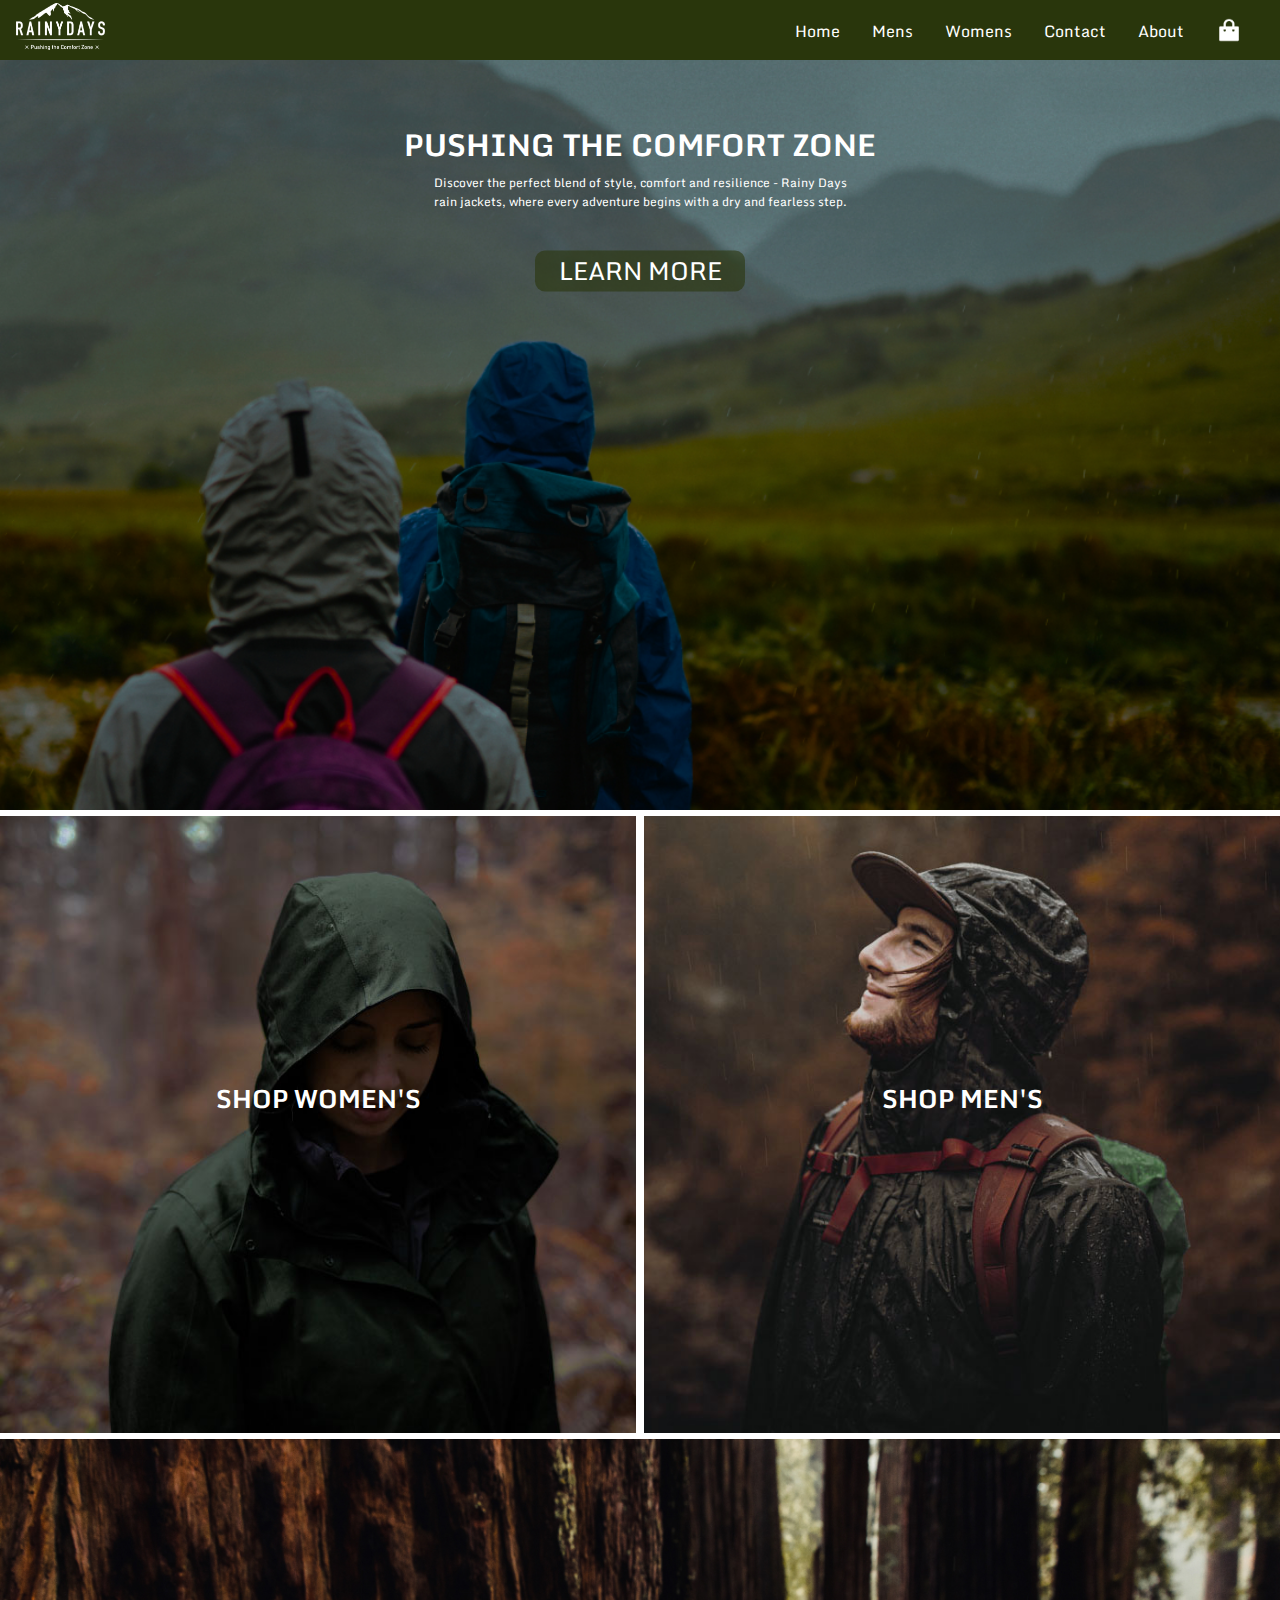
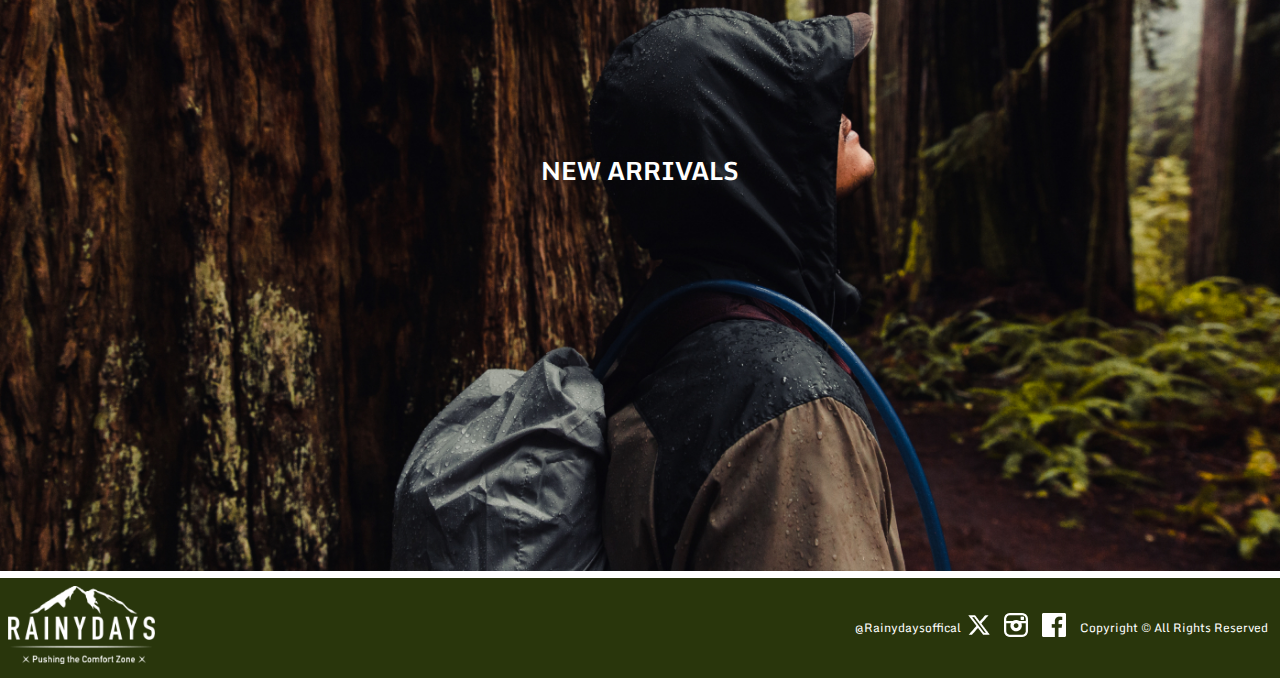
==== index.html @ 2fe22bb7 "RainyDays" ====
<!DOCTYPE html>
<html lang="en">
  <head>
    <meta charset="UTF-8" />
    <meta name="viewport" content="width=device-width, initial-scale=1.0" />
    <meta
      name="description"
      content="Discover the perfect blend of style, comfort, and resilience – Rainy Days rain jackets,
    where every adventure begins with a dry and fearless step."
    />
    <title>RAINYDAYS</title>
    <link rel="stylesheet" href="style.css" />
  </head>
  <body>
    <header>
      <section class="top-nav">
        <div>
          <img src="images/LOGO.RAINYDAYS.png" class="logo-rainydays" />
        </div>
        <input type="checkbox" id="menu-toggle" />
        <label class="menu-button-container" for="menu-toggle">
          <div class="menu-button"></div>
        </label>
        <ul class="menu">
          <li><a href="#">Home</a></li>
          <li><a href="#">Mens</a></li>
          <li><a href="#">Womens</a></li>
          <li><a href="#">Contact</a></li>
          <li><a href="about.html">About</a></li>
          <li>
            <a href="#"
              ><img
                src="images/SHOPPING-BAG.png"
                alt="shopping bag"
                class="shopping-bag-icon"
            /></a>
          </li>
        </ul>
      </section>
    </header>
    <main>
      <div class="banner">
        <div class="text-container-banner">
          <h1>PUSHING THE COMFORT ZONE</h1>
          <p>
            Discover the perfect blend of style, comfort and resilience - Rainy
            Days <br />rain jackets, where every adventure begins with a dry and
            fearless step.
          </p>
          <a href="about.html">LEARN MORE</a>
        </div>
      </div>
      <div class="shop-men-women">
        <div class="shop-women">
          <img
            src="images/SHOP-WOMENS-IMAGE-green.jpg"
            alt="shop womens image"
          />
          <div class="women-button"><a href="#"> SHOP WOMEN'S</a></div>
        </div>

        <div class="shop-men">
          <img src="images/SHOP-MENS-IMAGE-new.jpg" alt="shop mens image" />
          <div class="men-button"><a href="#">SHOP MEN'S</a></div>
        </div>
      </div>
      <div class="new-arrivals">
        <img src="images/new-arrivals.jpg" alt="" />
        <div class="new-arrivals-button"><a href="#">NEW ARRIVALS</a></div>
      </div>

      <footer>
        <div class="footer-logo">
          <img src="images/LOGO.RAINYDAYS.png" alt="rainy days logo" />
        </div>
        <div class="social-media">
          <div class="social-rainy">@Rainydaysoffical</div>
          <div class="twitter">
            <img src="images/Twitter-icon.png" alt="twitter icon" />
          </div>
          <div class="instagram">
            <img src="images/Instagram-icon.png" alt="instagram icon" />
          </div>
          <div class="facebook">
            <img src="images/uiw_facebook.png" alt="facebook icon" />
          </div>
          <div class="copyright">Copyright &copy; All Rights Reserved</div>
        </div>
      </footer>
    </main>
  </body>
</html>
---- style.css ----
@import url("https://fonts.googleapis.com/css2?family=Monda:wght@400;700&display=swap");

:root {
  --rainygreen: #29360c;
}
body {
  margin: 0;
  height: 100%;
  padding: 0;
}

* {
  font-family: "Monda", sans-serif;
  box-sizing: border-box;
}

.logo-rainydays {
  width: 50%;
}
.top-nav {
  display: flex;
  flex-direction: row;
  align-items: center;
  justify-content: space-between;
  background-color: #29360c;
  color: #fff;
  height: 60px;
  padding: 1em;
  position: fixed;
  z-index: 2;
  width: 100%;
}

.shopping-bag-icon {
  width: 80%;
}

.menu {
  display: flex;
  flex-direction: row;
  list-style-type: none;
  margin: 0;
  padding: 0;
  color: white;
}

.menu > li {
  margin: 0 1rem;
  overflow: hidden;
  margin-top: 0.5rem;
}

.menu > li a {
  text-decoration: none;
  color: white;
}

.menu-button-container {
  display: none;
  height: 100%;
  width: 30px;
  cursor: pointer;
  flex-direction: column;
  justify-content: center;
  align-items: center;
}

#menu-toggle {
  display: none;
}

.menu-button,
.menu-button::before,
.menu-button::after {
  display: block;
  background-color: #fff;
  position: absolute;
  height: 4px;
  width: 30px;
  transition: 400ms ease;
  border-radius: 2px;
}

.menu-button::before {
  content: "";
  margin-top: -8px;
}

.menu-button::after {
  content: "";
  margin-top: 8px;
}

#menu-toggle:checked + .menu-button-container .menu-button::before {
  margin-top: 0px;
  transform: rotate(405deg);
}

#menu-toggle:checked + .menu-button-container .menu-button {
  background: rgba(255, 255, 255, 0);
}

#menu-toggle:checked + .menu-button-container .menu-button::after {
  margin-top: 0px;
  transform: rotate(-405deg);
}
footer {
  width: 100%;
  background-color: #29360c;
  height: 100px;
  display: flex;
  flex-direction: row;
}

footer > .social-media {
  display: flex;
  color: white;
  align-items: center;
  font-size: 12px;
  justify-content: flex-end;
  width: 100%;
  padding-right: 5px;
}

footer > .footer-logo img {
  width: 100%;
  position: relative;
  display: flex;
  padding-left: 5%;
  padding-top: 5%;
}

.twitter,
.instagram,
.facebook,
.copyright {
  padding: 7px;
}

/* ---HOMEPAGE--- */

.banner {
  position: relative;
  background-image: url("images/framsidabanner.jpg");
  background-size: cover;
  background-position: center center;
  height: 90vh;
  margin-left: 0px;
  margin-right: 0px;
  margin-top: 0px;
  width: 100%;
  display: flex;
}

.text-container-banner {
  color: white;
  top: 20%;
  left: 50%;
  transform: translate(-50%, -50%);
  text-align: center;
  position: absolute;
  display: flex;
  flex-direction: column;
  columns: 1fr;
}

.text-container-banner > a {
  text-decoration: none;
  color: white;
  font-size: 25px;
  background-color: rgba(41, 54, 12, 60%);
  width: 210px;
  border-radius: 10px;
  position: absolute;
  align-self: center;
  top: 150px;
}

.text-container-banner > h1 {
  font-size: 30px;
  white-space: nowrap;
  margin-bottom: -8px;
}

.text-container-banner > p {
  font-size: 12px;
}

.shop-men-women {
  display: grid;
  grid-template-columns: 1fr 1fr;
  grid-row: 1fr;
  padding-top: 10px;
  gap: 8px;
}

.shop-men > img {
  display: grid;
  columns: 1fr;
  width: 100%;
  margin-left: 0;
  margin-top: -4px;
  max-width: 100%;
  height: 100%;
}

.shop-women > img {
  width: 100%;
  columns: 1fr 1fr;
  margin-left: 0;
  margin-top: -4px;
  max-width: 100%;
  height: 100%;
}

.shop-men,
.shop-women {
  position: relative;
}

.men-button a {
  z-index: 1;
  color: white;
  position: absolute;
  top: 45%;
  left: 50%;
  transform: translate(-50%, -50%);
  color: white;
  z-index: 1;
  text-align: center;
  font-size: 25px;
  font-weight: 700;
  white-space: nowrap;
  text-decoration: none;
}

.women-button a {
  z-index: 1;
  color: white;
  position: absolute;
  top: 45%;
  left: 50%;
  transform: translate(-50%, -50%);
  color: white;
  z-index: 1;
  text-align: center;
  font-size: 25px;
  font-weight: 700;
  white-space: nowrap;
  text-decoration: none;
}

.new-arrivals img {
  width: 100%;
  position: relative;
  max-width: 100%;
  margin-top: 2px;
}

.new-arrivals {
  position: relative;
}
.new-arrivals-button a {
  z-index: 1;
  color: white;
  position: absolute;
  top: 45%;
  left: 50%;
  transform: translate(-50%, -50%);
  color: white;
  z-index: 1;
  text-align: center;
  font-size: 25px;
  font-weight: 700;
  white-space: nowrap;
  text-decoration: none;
}

/* ---ABOUTPAGE---*/
.rainforest {
  background-image: url(images/2nd-section.png);
  background-size: cover;
  background-position: center center;
  width: 100%;
  height: 100vh;
}

.rainforest-text {
  color: white;
  top: 50%;
  left: 50%;
  transform: translate(-50%, -50%);
  text-align: center;
  position: absolute;
  display: flex;
  flex-direction: column;
  columns: 1fr;
}

.rainforest-text p {
  margin-top: -10px;
}

.section2 img {
  width: 100%;
  height: auto;
  margin-top: 7px;
}
.section2-text {
  color: white;
  text-align: center;
  position: absolute;
  top: 127%;
  left: 50%;
  transform: translate(-50%, -50%);
}

.section3 {
  display: grid;
  grid-template-columns: 1fr 1fr;
  grid-row: 1fr;
  gap: 8px;
  padding-bottom: 5px;
}

.raindrop-jacket > img {
  display: grid;
  columns: 1fr;
  width: 100%;
  margin-left: 0;
  max-width: 100%;
  height: 100%;
}

.raindrop > img {
  width: 100%;
  columns: 1fr 1fr;
  margin-left: 0;
  max-width: 100%;
  height: 100%;
}

.raindrop-jacket,
.raindrop {
  position: relative;
}

.section4 {
  display: flex;
  align-items: center;
  justify-content: center;
  position: relative;
  text-align: center;
  background-image: url("images/qualitypic.png");
  background-size: cover;
  background-position: center center;
  height: 100%;
  margin-bottom: 5px;
}

.section4 img {
  display: block;
  width: 100%;
  height: auto;
  opacity: 0;
}

.section4-text {
  color: white;
  position: absolute;
  transform: translate(-50%, -50%);
  top: 50%;
  left: 50%;
  padding: 10px;
}

.section5 {
  display: flex;
  align-items: center;
  justify-content: center;
  position: relative;
  text-align: center;
  background-image: url(images/joinrainydays.png);
  background-size: cover;
  background-position: center center;
  height: 100%;
  margin-bottom: 5px;
}

.section5 img {
  display: block;
  width: 100%;
  height: auto;
  opacity: 0;
}

.section5-text {
  color: white;
  position: absolute;
  top: 30%;
  left: 50%;
  transform: translate(-50%, -50%);
  padding: 10px;
}

.section5-text a {
  text-decoration: none;
  color: white;
  font-size: 25px;
  background-color: rgba(41, 54, 12, 60%);
  width: 300px;
  border-radius: 10px;
  padding: 5px;
}

/* MOBILE VIEW */

@media (max-width: 768px) {
  .menu-button-container {
    display: flex;
  }

  .menu {
    position: absolute;
    top: 0;
    margin-top: 60px;
    left: 0;
    flex-direction: column;
    width: 100%;
    justify-content: center;
    align-items: center;
  }

  .text-container-banner > h1 {
    font-size: 18px;
    white-space: nowrap;
    margin-bottom: -8px;
  }

  .text-container-banner > p {
    font-size: 8px;
  }
  #menu-toggle ~ .menu li {
    height: 0;
    margin: 0;
    padding: 0;
    border: 0;
    transition: 400ms ease;
  }
  #menu-toggle:checked ~ .menu li {
    border: 1px solid #7a7e71;
    height: 2.5em;
    padding: 0.3em;
    transition: 400ms ease;
  }
  .menu > li {
    display: flex;
    justify-content: center;
    margin: 0;
    padding: 0.5em 0;
    width: 100%;
    color: white;
    background-color: rgba(41, 54, 12, 90%);
    z-index: 1;
  }
  .shop-men-women {
    display: grid;
    grid-template-columns: 1fr;
    grid-row: 1fr 1fr;
    padding-top: 10px;
    gap: 7px;
  }

  h2 {
    font-size: 18px;
  }

  p {
    font-size: 8px;
  }
}
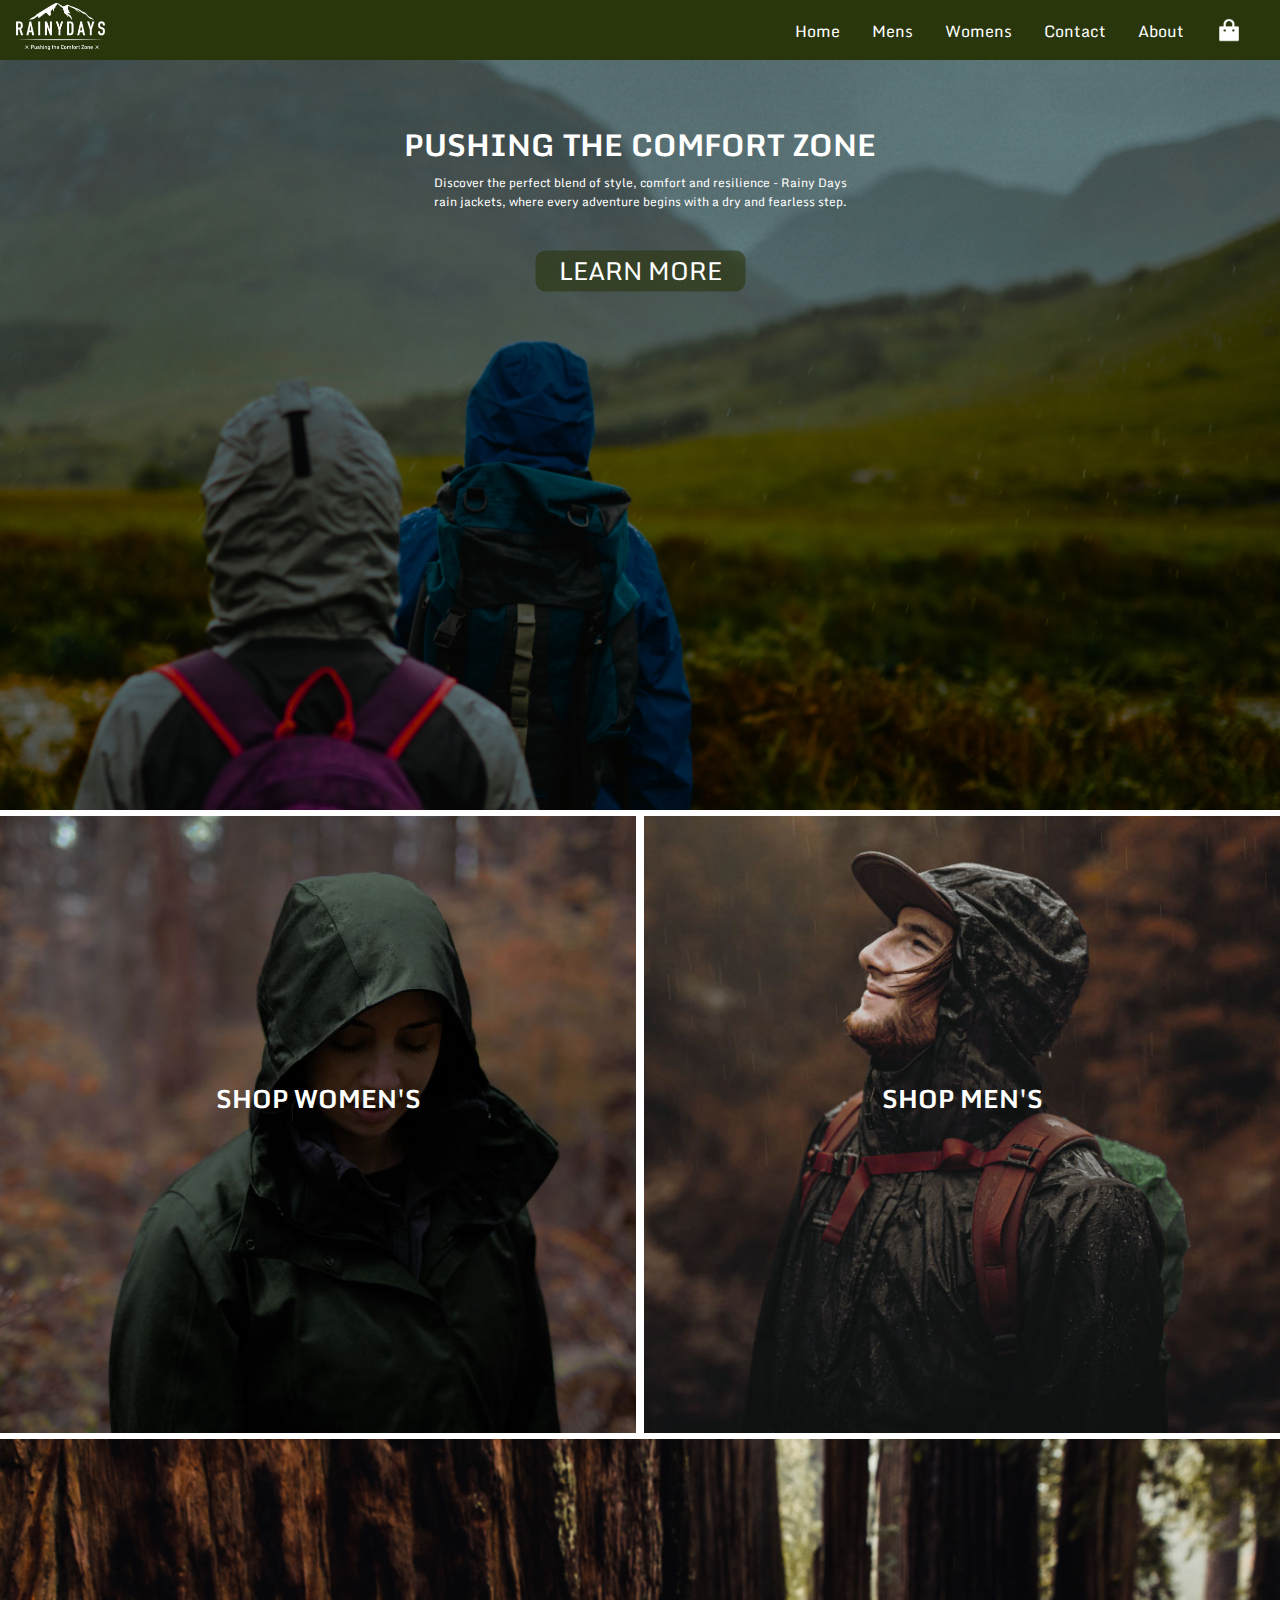
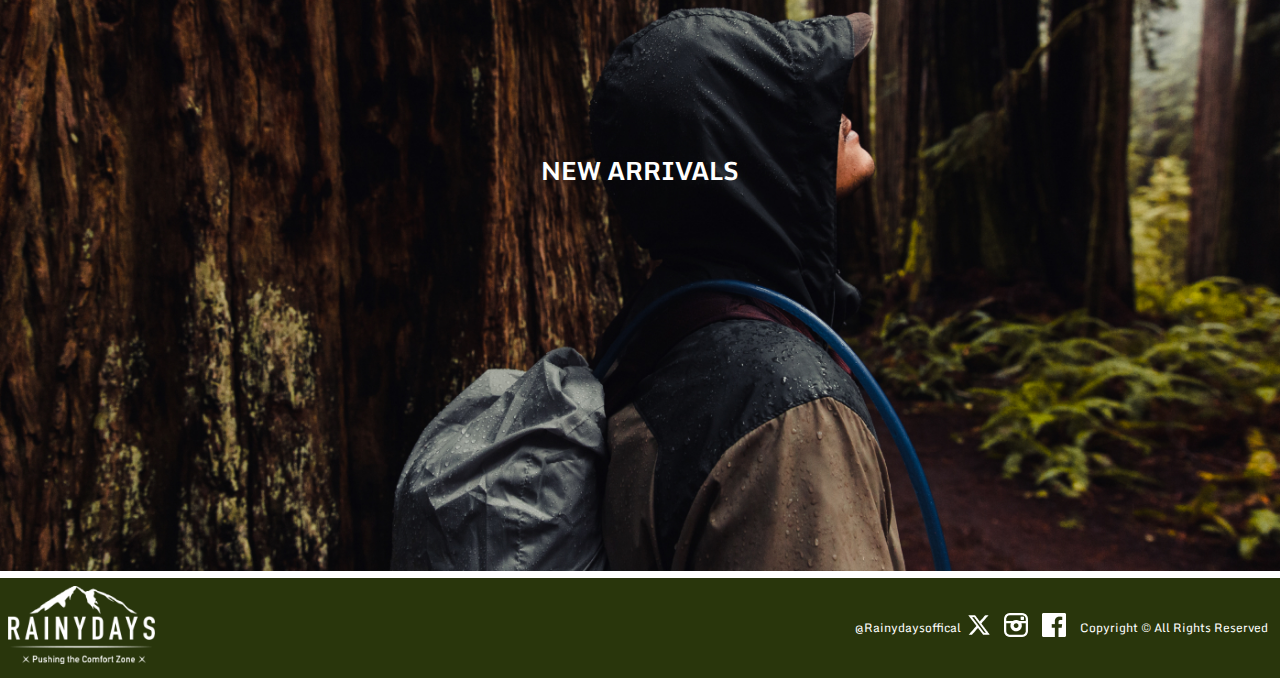
==== commit cdeb23b1: "Rainy3update" ====
--- a/index.html
+++ b/index.html
@@ -22,9 +22,9 @@
           <div class="menu-button"></div>
         </label>
         <ul class="menu">
-          <li><a href="#">Home</a></li>
-          <li><a href="#">Mens</a></li>
-          <li><a href="#">Womens</a></li>
+          <li><a href="index.html">Home</a></li>
+          <li><a href="shop.html">Mens</a></li>
+          <li><a href="shop.html">Womens</a></li>
           <li><a href="#">Contact</a></li>
           <li><a href="about.html">About</a></li>
           <li>
@@ -56,17 +56,19 @@
             src="images/SHOP-WOMENS-IMAGE-green.jpg"
             alt="shop womens image"
           />
-          <div class="women-button"><a href="#"> SHOP WOMEN'S</a></div>
+          <div class="women-button"><a href="shop.html"> SHOP WOMEN'S</a></div>
         </div>
 
         <div class="shop-men">
           <img src="images/SHOP-MENS-IMAGE-new.jpg" alt="shop mens image" />
-          <div class="men-button"><a href="#">SHOP MEN'S</a></div>
+          <div class="men-button"><a href="shop.html">SHOP MEN'S</a></div>
         </div>
       </div>
       <div class="new-arrivals">
         <img src="images/new-arrivals.jpg" alt="" />
-        <div class="new-arrivals-button"><a href="#">NEW ARRIVALS</a></div>
+        <div class="new-arrivals-button">
+          <a href="shop.html">NEW ARRIVALS</a>
+        </div>
       </div>
 
       <footer>
--- a/style.css
+++ b/style.css
@@ -354,7 +354,7 @@
   background-image: url("images/qualitypic.png");
   background-size: cover;
   background-position: center center;
-  height: 100%;
+  height: 50%;
   margin-bottom: 5px;
 }
 
@@ -362,7 +362,7 @@
   display: block;
   width: 100%;
   height: auto;
-  opacity: 0;
+  opacity: 1;
 }
 
 .section4-text {
@@ -371,7 +371,7 @@
   transform: translate(-50%, -50%);
   top: 50%;
   left: 50%;
-  padding: 10px;
+  padding: 0px;
 }
 
 .section5 {
@@ -404,15 +404,91 @@
 }
 
 .section5-text a {
+  width: 100px;
+  font-size: 20px;
   text-decoration: none;
-  color: white;
-  font-size: 25px;
-  background-color: rgba(41, 54, 12, 60%);
-  width: 300px;
+  color: #29360c;
+  font-weight: 700;
+  background-color: white;
+  padding: 5px;
   border-radius: 10px;
-  padding: 5px;
-}
-
+}
+
+.section5-text a:hover {
+  background-color: #29360c;
+  color: white;
+}
+/* ---SHOP-MENS-WOMENS---*/
+.shop-banner {
+  background-image: url(images/bannershopbanner.jpg);
+  width: 100%;
+  background-size: cover;
+  background-position: center center;
+  height: 60vh;
+}
+
+.shop-banner-text > h1 {
+  color: white;
+  position: absolute;
+  top: 10%;
+  left: 5%;
+}
+
+.shop-section1 {
+  display: grid;
+  grid-template-columns: 1fr 1fr 1fr;
+  grid-row: 1;
+  place-items: center;
+  padding: 20px;
+  gap: 8px;
+}
+
+.shop-section1 img {
+  width: 100%;
+}
+
+.shop-section1 p {
+  text-align: center;
+  font-weight: 700;
+}
+
+.sale-box img {
+  width: 30%;
+  border: #29360c solid;
+  border-radius: 15px;
+  left: 50%;
+  transform: translate(117%);
+}
+
+.review-box > h2,
+p,
+h3 {
+  text-align: center;
+  margin-left: 50px;
+  margin-right: 50px;
+}
+
+.sale-box p {
+  font-style: italic;
+}
+
+.shop-section2 {
+  display: grid;
+  grid-template-columns: 1fr 1fr 1fr;
+  grid-row: 1;
+  place-items: center;
+  padding: 20px;
+  gap: 8px;
+}
+
+.shop-section2 img {
+  width: 100%;
+}
+
+.shop-section2 p {
+  text-align: center;
+  font-weight: 700;
+}
 /* MOBILE VIEW */
 
 @media (max-width: 768px) {
@@ -478,4 +554,33 @@
   p {
     font-size: 8px;
   }
-}
+
+  h3 {
+    font-size: 10px;
+  }
+  footer > .social-media {
+    display: flex;
+    color: white;
+    font-size: 7px;
+  }
+
+  footer {
+    height: 70px;
+  }
+
+  .social-rainy,
+  .twitter img,
+  .instagram img,
+  .facebook img {
+    display: none;
+  }
+
+  .section2-text {
+    color: white;
+    text-align: center;
+    position: absolute;
+    top: 110%;
+    left: 50%;
+    transform: translate(-50%, -50%);
+  }
+}
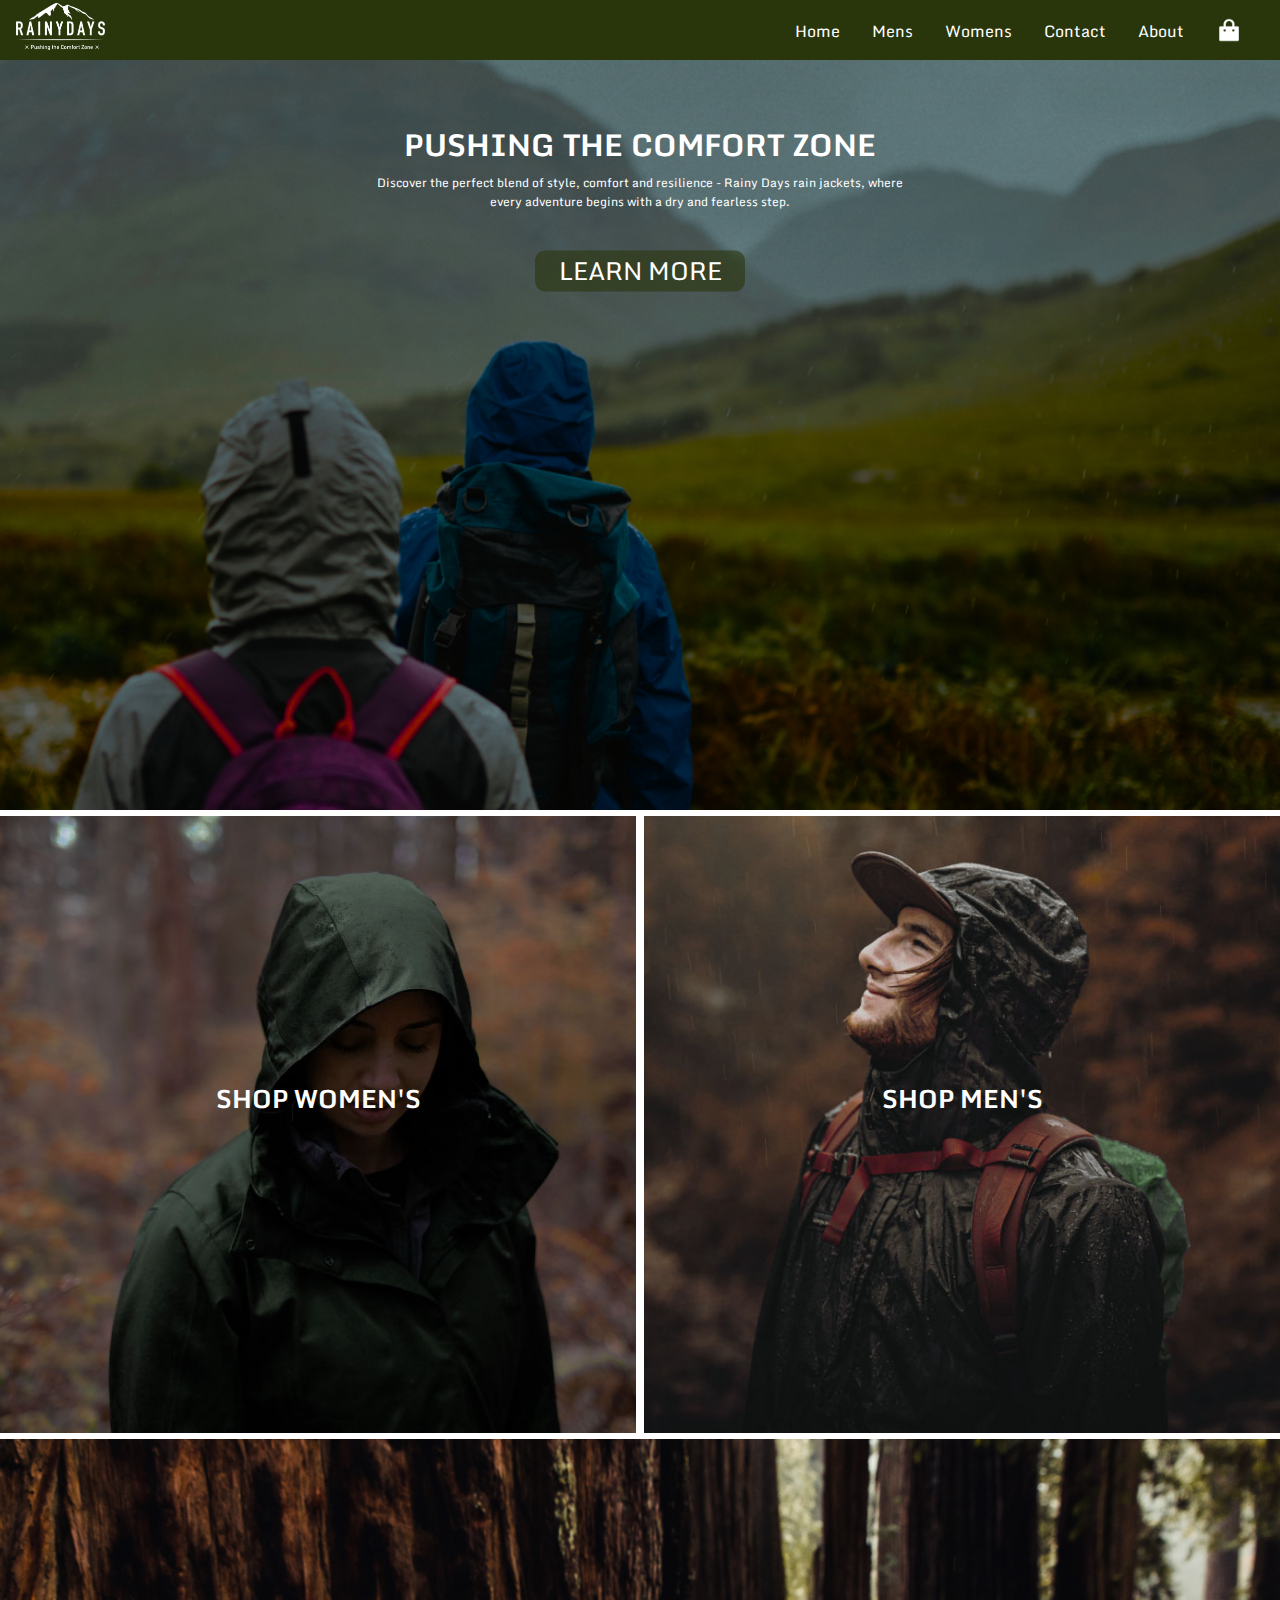
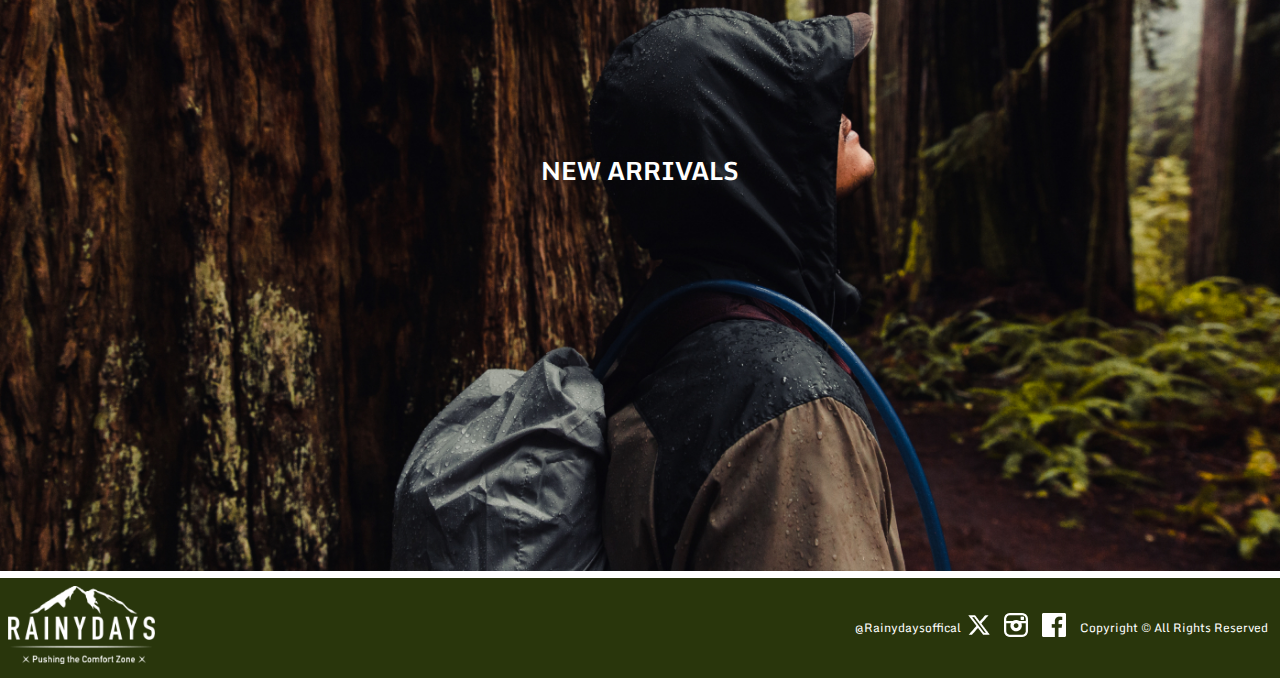
==== commit 3f3aac8a: "RainyDays" ====
--- a/index.html
+++ b/index.html
@@ -15,7 +15,9 @@
     <header>
       <section class="top-nav">
         <div>
-          <img src="images/LOGO.RAINYDAYS.png" class="logo-rainydays" />
+          <a href="index.html">
+            <img src="images/LOGO.RAINYDAYS.png" class="logo-rainydays" />
+          </a>
         </div>
         <input type="checkbox" id="menu-toggle" />
         <label class="menu-button-container" for="menu-toggle">
@@ -25,7 +27,7 @@
           <li><a href="index.html">Home</a></li>
           <li><a href="shop.html">Mens</a></li>
           <li><a href="shop.html">Womens</a></li>
-          <li><a href="#">Contact</a></li>
+          <li><a href="contact.html">Contact</a></li>
           <li><a href="about.html">About</a></li>
           <li>
             <a href="#"
@@ -42,9 +44,10 @@
       <div class="banner">
         <div class="text-container-banner">
           <h1>PUSHING THE COMFORT ZONE</h1>
+
           <p>
             Discover the perfect blend of style, comfort and resilience - Rainy
-            Days <br />rain jackets, where every adventure begins with a dry and
+            Days rain jackets, where every adventure begins with a dry and
             fearless step.
           </p>
           <a href="about.html">LEARN MORE</a>
--- a/style.css
+++ b/style.css
@@ -306,6 +306,7 @@
   height: auto;
   margin-top: 7px;
 }
+
 .section2-text {
   color: white;
   text-align: center;
@@ -460,6 +461,11 @@
   transform: translate(117%);
 }
 
+.sale-box {
+  background-color: #bcc0b5;
+  padding: 10px;
+}
+
 .review-box > h2,
 p,
 h3 {
@@ -489,6 +495,397 @@
   text-align: center;
   font-weight: 700;
 }
+/* ---CONTACTPAGE---*/
+
+.contact-container {
+  height: 100vh;
+  background-color: var(--rainygreen);
+  width: 100%;
+}
+
+.personal > form {
+  display: grid;
+  position: absolute;
+  transform: translate(-50%, -50%);
+  top: 50%;
+  left: 50%;
+  color: white;
+  box-sizing: border-box;
+}
+
+.personal form input[type="text"],
+.personal form input[type="email"] {
+  width: 100%;
+  padding: 10px;
+  box-sizing: border-box;
+  border: 1px solid #ccc;
+  border-radius: 5px;
+  margin-bottom: 10px;
+}
+
+.message form {
+  display: grid;
+  position: relative;
+  transform: translate(-50%, 70%);
+  left: 50%;
+  color: white;
+  width: 200px;
+  padding: 10px;
+  box-sizing: border-box;
+}
+
+.message form textarea {
+  width: 100%;
+  padding: 10px;
+  box-sizing: border-box;
+  white-space: pre-wrap;
+  word-wrap: break-word;
+  resize: none;
+  border: 1px solid #ccc;
+  border-radius: 5px;
+  margin-bottom: -50px;
+}
+
+.contact-container a {
+  color: var(--rainygreen);
+  text-decoration: none;
+  font-size: 25px;
+  background-color: white;
+  padding: 10px;
+  position: absolute;
+  top: 75%;
+  left: 50%;
+  transform: translate(-50%);
+  width: 150px;
+  text-align: center;
+  border-radius: 5px;
+  font-weight: 700;
+}
+
+.contact-container a:hover {
+  background-color: var(--rainygreen);
+  border: white solid;
+  color: white;
+}
+
+/* ---SHOPSECTION--- */
+
+.product-image {
+  display: flex;
+  justify-content: center;
+  align-items: center;
+}
+
+.product-image img {
+  max-width: 70%;
+  height: auto;
+}
+
+#product-page {
+  padding-top: 150px;
+}
+
+.product-info {
+  justify-content: center;
+  text-align: center;
+}
+
+.product-info h1 {
+  color: var(--rainygreen);
+}
+
+.product-info p {
+  justify-content: center;
+  text-align: center;
+  margin-right: 250px;
+  margin-left: 250px;
+}
+
+.size-input {
+  display: none;
+}
+
+.size-label {
+  display: inline-block;
+  background-color: white;
+  padding: 8px 0;
+  border: var(--rainygreen) solid;
+  margin: 5px;
+  text-align: center;
+  cursor: pointer;
+  user-select: none;
+  width: 60px;
+  color: var(--rainygreen);
+  font-weight: 700;
+  border-radius: 5px;
+}
+
+.size-input:checked + .size-label {
+  background-color: var(--rainygreen);
+  color: white;
+}
+
+.size-buttons {
+  display: flex;
+  justify-content: center;
+  margin-left: auto;
+  margin-right: auto;
+  width: 100%;
+}
+
+.shipping-warranty {
+  display: flex;
+  flex-direction: column;
+  align-items: center;
+  justify-content: center;
+  margin-top: 20px;
+  margin-bottom: 40px;
+}
+
+.free-shipping img {
+  max-width: 30px;
+}
+
+.warranty img {
+  max-width: 18px;
+}
+
+.CTA-button a {
+  text-decoration: none;
+  background-color: #bcc0b5;
+  display: flex;
+  flex-direction: column;
+  align-items: center;
+  justify-content: center;
+  margin-bottom: 20px;
+  color: black;
+  width: 200px;
+  left: 50%;
+  transform: translate(-50%, -50%);
+  position: relative;
+  padding: 10px;
+  border-radius: 8px;
+  border: var(--rainygreen) solid;
+}
+
+.CTA-button a:hover {
+  background-color: var(--rainygreen);
+  color: white;
+}
+
+/* ---CHECKOUT-SUMMARY--- */
+
+#checkout {
+  padding-top: 80px;
+}
+
+.stage1-status img {
+  background-color: #29360c;
+  padding: 50px;
+  justify-content: center;
+  align-items: center;
+  left: 50%;
+  top: 70px;
+  position: relative;
+  transform: translate(-50%, -50%);
+  max-width: 100%;
+}
+
+.body-back {
+  background-color: #bcc0b5;
+}
+
+.order-summary {
+  background-color: #bcc0b5;
+  margin-bottom: 35px;
+}
+.summary-1 {
+  justify-content: center;
+  text-align: center;
+}
+
+.summary-2 {
+  display: flex;
+  text-align: center;
+  justify-content: center;
+}
+
+.order-summary span {
+  color: var(--rainygreen);
+  font-weight: bold;
+}
+
+.order-summary img {
+  width: 30%;
+  display: flex;
+
+  margin-left: auto;
+  margin-right: auto;
+}
+
+.proceed-shipping a {
+  text-decoration: none;
+  background-color: white;
+  color: var(--rainygreen);
+  font-weight: bold;
+  padding: 15px;
+  margin-bottom: 15px;
+  border-radius: 5px;
+}
+
+.proceed-shipping a:hover {
+  background-color: var(--rainygreen);
+  color: white;
+}
+
+.proceed-shipping {
+  align-items: center;
+  justify-content: center;
+  display: flex;
+}
+
+#shipping {
+  padding-top: 80px;
+}
+
+.stage2-status img {
+  background-color: #29360c;
+  padding: 50px;
+  justify-content: center;
+  align-items: center;
+  left: 50%;
+  top: 70px;
+  position: relative;
+  transform: translate(-50%, -50%);
+  max-width: 100%;
+}
+
+.details-container {
+  background-color: #bcc0b5;
+  padding: 20px;
+  text-align: center;
+  display: flex;
+  flex-direction: column;
+  align-items: center;
+  height: 70vh;
+  margin-bottom: 10px;
+}
+
+.details-container input[type="text"] {
+  padding: 5px;
+  margin: 15px 0;
+  border-radius: 5px;
+  border: #29360c solid;
+}
+
+.addlines input[type="text"] {
+  padding: 5px;
+  margin: 17px 0;
+  border-radius: 5px;
+  border: #29360c solid;
+  width: 100%;
+  margin-bottom: -10px;
+}
+
+.stage3-status img {
+  background-color: #29360c;
+  padding: 50px;
+  justify-content: center;
+  align-items: center;
+  left: 50%;
+  top: 70px;
+  position: relative;
+  transform: translate(-50%, -50%);
+  max-width: 100%;
+}
+
+.payment-container {
+  background-image: url(images/payment-background.png);
+  background-size: cover;
+  background-position: center center;
+  align-items: center;
+  justify-content: center;
+  display: flex;
+  flex-direction: column;
+  height: 70vh;
+}
+
+.payment-container h1 {
+  color: white;
+  text-shadow: 2px 2px 2px black;
+}
+
+.payment-container form {
+  padding: 20px;
+}
+
+.payment-container input {
+  padding: 5px;
+  margin: 17px 0;
+  border-radius: 5px;
+  border: #29360c solid;
+}
+
+.name-card input {
+  width: 100%;
+}
+
+.place-order a:hover {
+  background-color: var(--rainygreen);
+  color: white;
+}
+
+.place-order {
+  align-items: center;
+  justify-content: center;
+  display: flex;
+}
+
+.place-order a {
+  text-decoration: none;
+  background-color: white;
+  color: var(--rainygreen);
+  font-weight: bold;
+  padding: 15px;
+  margin-bottom: 15px;
+  border-radius: 5px;
+}
+
+/* ---ORDER-CONFIRMATION--- */
+
+#endgame {
+  padding-top: 150px;
+}
+
+.thank-you {
+  height: 100vh;
+  display: flex;
+  flex-direction: column;
+  align-items: center;
+  text-align: center;
+}
+
+.thank-you span {
+  font-weight: bold;
+}
+
+.order-confirm a {
+  text-decoration: none;
+  background-color: var(--rainygreen);
+  color: white;
+  padding: 15px;
+  border-radius: 5px;
+}
+
+.order-confirm p {
+  max-width: 100vh;
+}
+
+.cont-shopp {
+  position: relative;
+  top: 30px; /* Adjust the value as needed to move it down */
+}
+
 /* MOBILE VIEW */
 
 @media (max-width: 768px) {
@@ -565,7 +962,7 @@
   }
 
   footer {
-    height: 70px;
+    height: 80px;
   }
 
   .social-rainy,
@@ -579,8 +976,91 @@
     color: white;
     text-align: center;
     position: absolute;
-    top: 110%;
-    left: 50%;
-    transform: translate(-50%, -50%);
-  }
-}
+    top: 120%;
+    left: 20%;
+    transform: translate(-10%, -50%);
+  }
+
+  .rainforest-text {
+    color: white;
+    top: 50%;
+    left: 20%;
+    transform: translate(-10%, -50%);
+    text-align: center;
+    position: absolute;
+    display: flex;
+    flex-direction: column;
+    columns: 1fr;
+  }
+
+  .section4-text {
+    color: white;
+    position: absolute;
+    transform: translate(0%, -50%);
+    top: 50%;
+    left: 0%;
+    padding: 0px;
+  }
+
+  .section5-text {
+    color: white;
+    position: absolute;
+    top: 40%;
+    left: 20%;
+    transform: translate(-10%, -50%);
+    padding: 10px;
+  }
+
+  .section5-text a {
+    font-size: 12px;
+    text-decoration: none;
+    color: #29360c;
+    font-weight: 700;
+    background-color: white;
+    padding: 5px;
+    border-radius: 10px;
+  }
+  .shop-section1 {
+    display: grid;
+    grid-template-columns: 1fr;
+    grid-row: 3;
+    place-items: center;
+    padding: 20px;
+    gap: 8px;
+  }
+
+  .shop-section2 {
+    display: grid;
+    grid-template-columns: 1fr;
+    grid-row: 3;
+    place-items: center;
+    padding: 20px;
+    gap: 8px;
+  }
+
+  .shop-section2 p,
+  .shop-section1 p,
+  .sale-box p,
+  h3 {
+    font-size: 12px;
+  }
+
+  .size-label {
+    width: 40px;
+  }
+
+  .product-info p {
+    font-size: 12px;
+  }
+
+  .product-info p {
+    justify-content: center;
+    text-align: center;
+    margin-right: 50px;
+    margin-left: 50px;
+  }
+
+  .order-summary {
+    height: 62vh;
+  }
+}
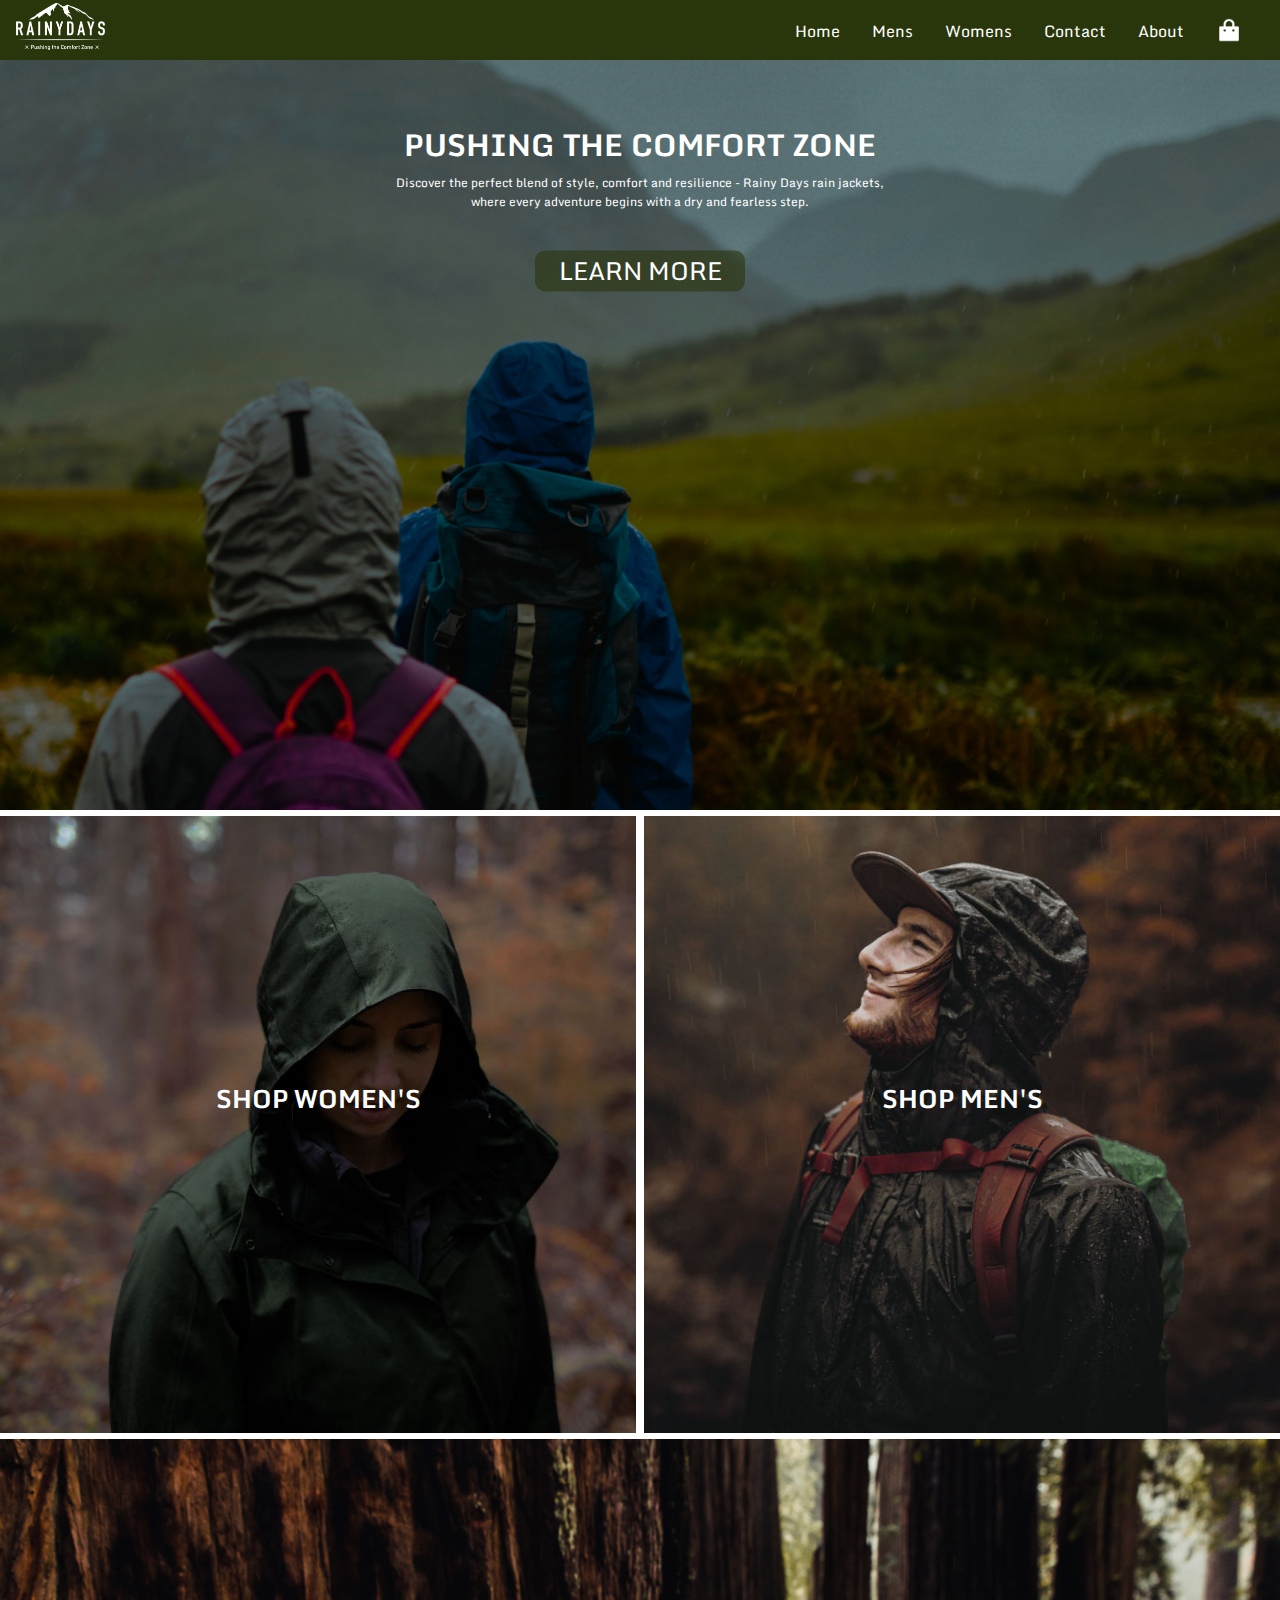
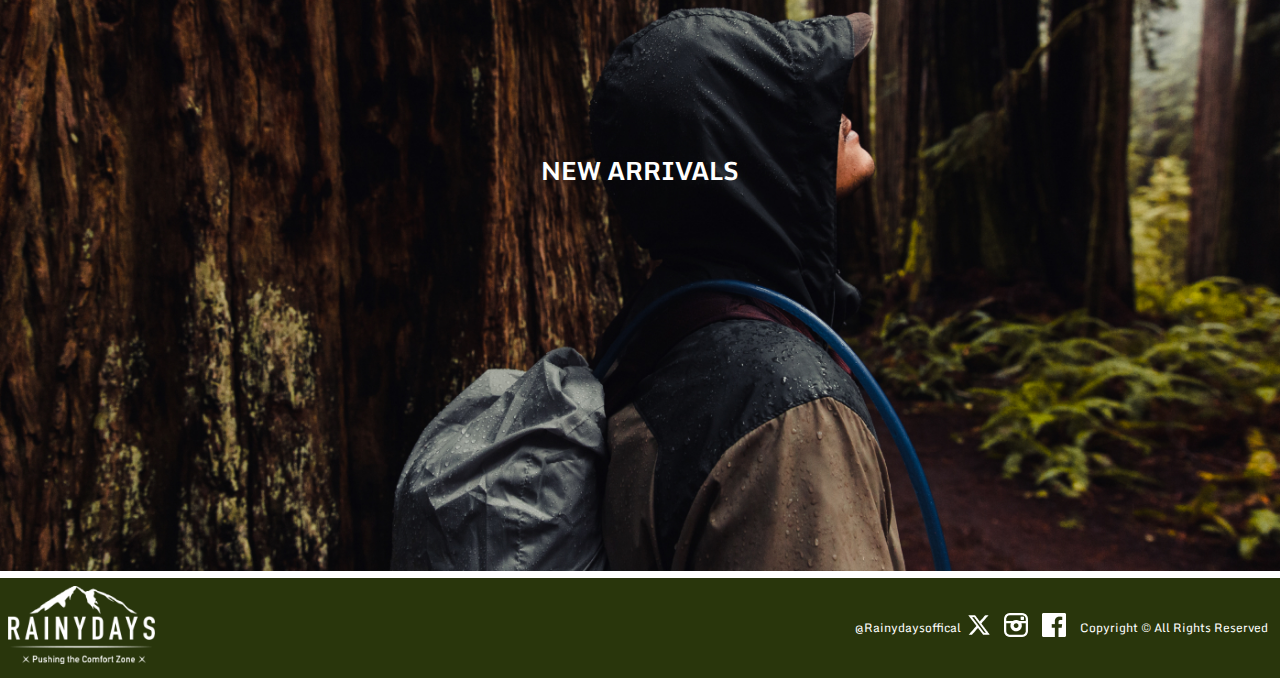
==== commit 3c4d4b53: "RainyDays" ====
--- a/index.html
+++ b/index.html
@@ -76,7 +76,9 @@
 
       <footer>
         <div class="footer-logo">
-          <img src="images/LOGO.RAINYDAYS.png" alt="rainy days logo" />
+          <a href="index.html">
+            <img src="images/LOGO.RAINYDAYS.png" alt="rainy days logo"
+          /></a>
         </div>
         <div class="social-media">
           <div class="social-rainy">@Rainydaysoffical</div>
--- a/style.css
+++ b/style.css
@@ -55,6 +55,10 @@
   color: white;
 }
 
+.menu > li a:hover {
+  text-shadow: 2px 2px #90be90;
+}
+
 .menu-button-container {
   display: none;
   height: 100%;
@@ -162,6 +166,7 @@
   display: flex;
   flex-direction: column;
   columns: 1fr;
+  max-width: 600px;
 }
 
 .text-container-banner > a {
@@ -174,6 +179,11 @@
   position: absolute;
   align-self: center;
   top: 150px;
+}
+
+.text-container-banner a:hover {
+  background-color: white;
+  color: var(--rainygreen);
 }
 
 .text-container-banner > h1 {
@@ -234,6 +244,12 @@
   text-decoration: none;
 }
 
+.men-button a:hover {
+  background-color: rgba(41, 54, 12, 60%);
+  padding: 10px;
+  border-radius: 20px;
+}
+
 .women-button a {
   z-index: 1;
   color: white;
@@ -250,6 +266,12 @@
   text-decoration: none;
 }
 
+.women-button a:hover {
+  background-color: rgba(41, 54, 12, 60%);
+  padding: 10px;
+  border-radius: 20px;
+}
+
 .new-arrivals img {
   width: 100%;
   position: relative;
@@ -274,6 +296,12 @@
   font-weight: 700;
   white-space: nowrap;
   text-decoration: none;
+}
+
+.new-arrivals a:hover {
+  background-color: rgba(41, 54, 12, 60%);
+  padding: 10px;
+  border-radius: 20px;
 }
 
 /* ---ABOUTPAGE---*/
@@ -451,19 +479,25 @@
 .shop-section1 p {
   text-align: center;
   font-weight: 700;
+  color: black;
 }
 
 .sale-box img {
   width: 30%;
   border: #29360c solid;
   border-radius: 15px;
-  left: 50%;
-  transform: translate(117%);
+  flex: 1;
 }
 
 .sale-box {
-  background-color: #bcc0b5;
-  padding: 10px;
+  background-color: var(--rainygreen);
+  display: flex;
+  align-items: center;
+  justify-content: center;
+  border-radius: 15px;
+  margin-left: 5px;
+  margin-right: 5px;
+  margin-bottom: 70px;
 }
 
 .review-box > h2,
@@ -472,10 +506,12 @@
   text-align: center;
   margin-left: 50px;
   margin-right: 50px;
-}
-
-.sale-box p {
-  font-style: italic;
+  font-weight: 100;
+  color: white;
+}
+
+.red-text {
+  color: #c71111;
 }
 
 .shop-section2 {
@@ -494,19 +530,24 @@
 .shop-section2 p {
   text-align: center;
   font-weight: 700;
+  color: black;
 }
 /* ---CONTACTPAGE---*/
 
 .contact-container {
   height: 100vh;
-  background-color: var(--rainygreen);
-  width: 100%;
+  width: 100%;
+  background-image: linear-gradient(
+    to bottom right,
+    rgb(42, 63, 46),
+    rgb(53, 44, 18)
+  );
 }
 
 .personal > form {
   display: grid;
   position: absolute;
-  transform: translate(-50%, -50%);
+  transform: translate(-50%, -40%);
   top: 50%;
   left: 50%;
   color: white;
@@ -526,12 +567,20 @@
 .message form {
   display: grid;
   position: relative;
-  transform: translate(-50%, 70%);
-  left: 50%;
-  color: white;
-  width: 200px;
+  transform: translate(-50%, 40%);
+  left: 50%;
+  color: white;
+  width: 300px;
   padding: 10px;
   box-sizing: border-box;
+}
+
+.message label {
+  justify-content: center;
+  display: flex;
+  text-align: center;
+  padding-bottom: 10px;
+  font-size: 25px;
 }
 
 .message form textarea {
@@ -555,7 +604,7 @@
   position: absolute;
   top: 75%;
   left: 50%;
-  transform: translate(-50%);
+  transform: translate(-50%, 70%);
   width: 150px;
   text-align: center;
   border-radius: 5px;
@@ -599,6 +648,7 @@
   text-align: center;
   margin-right: 250px;
   margin-left: 250px;
+  color: black;
 }
 
 .size-input {
@@ -698,6 +748,10 @@
 .order-summary {
   background-color: #bcc0b5;
   margin-bottom: 35px;
+}
+
+.order-summary p {
+  color: black;
 }
 .summary-1 {
   justify-content: center;
@@ -810,6 +864,9 @@
   height: 70vh;
 }
 
+.pay-bod {
+  background-image: url(images/payment-background.png);
+}
 .payment-container h1 {
   color: white;
   text-shadow: 2px 2px 2px black;
@@ -863,6 +920,10 @@
   flex-direction: column;
   align-items: center;
   text-align: center;
+}
+
+.thank-you p {
+  color: black;
 }
 
 .thank-you span {
@@ -976,7 +1037,7 @@
     color: white;
     text-align: center;
     position: absolute;
-    top: 120%;
+    top: 125%;
     left: 20%;
     transform: translate(-10%, -50%);
   }
@@ -1063,4 +1124,8 @@
   .order-summary {
     height: 62vh;
   }
-}
+
+  .sale-box img {
+    display: none;
+  }
+}
